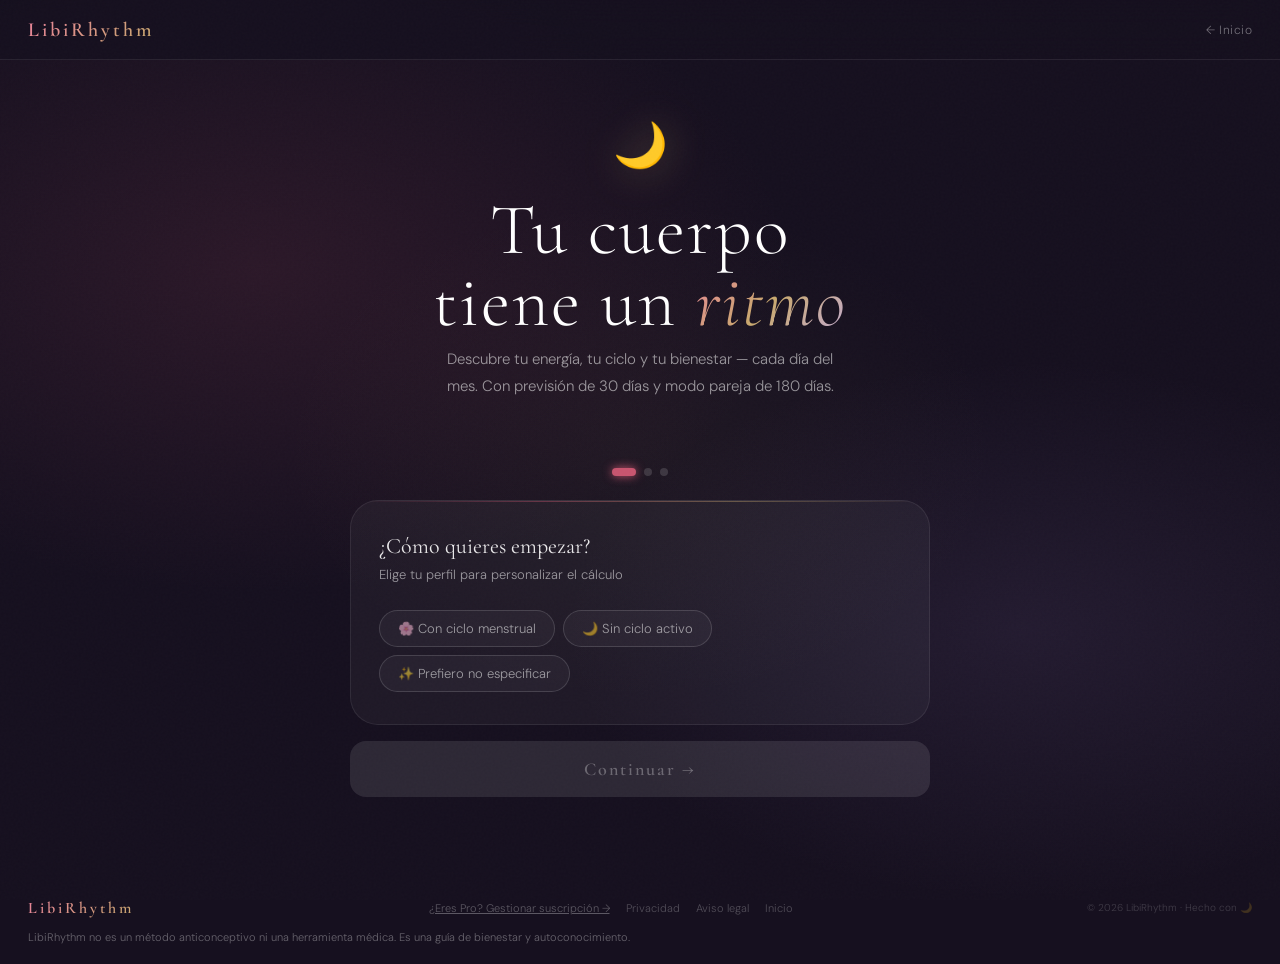
==== app.html @ 694d8674 "Plan anual: enlazar el Payment Link de Stripe (29,99 €/año) Rellena STRIPE_ANNUAL_LINK en index.html" ====
<!DOCTYPE html>
<html lang="es">
<head>
<meta charset="UTF-8">
<meta name="viewport" content="width=device-width, initial-scale=1.0">
<title>LibiRhythm — Tu ritmo, tu poder</title>
<meta name="description" content="Descubre tu ciclo, tus biorritmos y tu energía personal. Predicción de 30 días, modo pareja de 180 días y descarga tu calendario mensual.">
<link rel="canonical" href="https://libirhythm.com/app.html">
<link rel="alternate" hreflang="es" href="https://libirhythm.com/app.html">
<link rel="alternate" hreflang="x-default" href="https://libirhythm.com/app.html">
<!-- hreflang de: activar cuando exista la versión alemana (también en la página alemana, apuntando de vuelta aquí)
<link rel="alternate" hreflang="de" href="https://libirhythm.com/de/app.html">
-->
<meta property="og:type" content="website">
<meta property="og:site_name" content="LibiRhythm">
<meta property="og:locale" content="es_ES">
<meta property="og:title" content="LibiRhythm — Tu ritmo, tu poder">
<meta property="og:description" content="Descubre tu ciclo, tus biorritmos y tu energía personal. Predicción de 30 días, modo pareja de 180 días y descarga tu calendario mensual.">
<meta property="og:url" content="https://libirhythm.com/app.html">
<!-- TODO: añadir og:image (1200×630) cuando haya imagen para compartir -->
<meta name="twitter:card" content="summary">
<meta name="theme-color" content="#16101f">
<link rel="preconnect" href="https://fonts.googleapis.com">
<link href="https://fonts.googleapis.com/css2?family=Cormorant+Garamond:ital,wght@0,300;0,400;0,600;1,300;1,400;1,600&family=DM+Sans:wght@300;400;500&family=DM+Mono:wght@300;400&display=swap" rel="stylesheet">
<style>
:root {
  --rose:    #c8556f;
  --rose2:   #e8849a;
  --gold:    #c9a96e;
  --lilac:   #9b7fc8;
  --lilac2:  #c4addf;
  --teal:    #7abfbf;
  --cream:   #f5efe8;
  --dark:    #16101f;
  --dark2:   #1e1530;
  --dark3:   #1a1428;
  --glass:   rgba(255,255,255,0.04);
  --glass2:  rgba(255,255,255,0.07);
  --border:  rgba(255,255,255,0.08);
  --border2: rgba(255,255,255,0.14);
  --muted:   rgba(255,255,255,0.55);
  --soft:    rgba(255,255,255,0.75);
}
*, *::before, *::after { box-sizing: border-box; margin: 0; padding: 0; }
html { scroll-behavior: smooth; font-size: 16px; }
body { background: var(--dark); color: #fff; font-family: 'DM Sans', sans-serif; font-weight: 300; overflow-x: hidden; min-height: 100vh; }

/* ── GRAIN ── */
body::after { content:''; position:fixed; inset:0; pointer-events:none; z-index:999;
  background: url("data:image/svg+xml,%3Csvg viewBox='0 0 512 512' xmlns='http://www.w3.org/2000/svg'%3E%3Cfilter id='n'%3E%3CfeTurbulence type='fractalNoise' baseFrequency='0.75' numOctaves='4' stitchTiles='stitch'/%3E%3C/filter%3E%3Crect width='100%25' height='100%25' filter='url(%23n)' opacity='0.04'/%3E%3C/svg%3E");
  opacity: 0.45; }

/* ── MESH BACKGROUND ── */
.mesh { position: fixed; inset: 0; pointer-events: none; z-index: 0;
  background:
    radial-gradient(ellipse 70% 60% at 20% 30%, rgba(200,85,111,0.12) 0%, transparent 60%),
    radial-gradient(ellipse 60% 50% at 80% 70%, rgba(155,127,200,0.1) 0%, transparent 60%),
    radial-gradient(ellipse 40% 40% at 50% 50%, rgba(201,169,110,0.05) 0%, transparent 70%),
    var(--dark); }

/* ── NAV ── */
nav { position: sticky; top: 0; z-index: 100; padding: 0 28px;
  height: 60px; display: flex; align-items: center; justify-content: space-between;
  background: rgba(22,16,31,0.88); backdrop-filter: blur(20px);
  border-bottom: 1px solid var(--border); }
.nav-logo { font-family: 'Cormorant Garamond', serif; font-size: 20px; font-weight: 600; letter-spacing: 3px;
  background: linear-gradient(135deg, var(--rose2), var(--gold));
  -webkit-background-clip: text; -webkit-text-fill-color: transparent; }
.nav-right { display: flex; align-items: center; gap: 16px; }
.nav-tag { font-size: 10px; letter-spacing: 3px; color: var(--gold); text-transform: uppercase; opacity: 0.7; }
.nav-pro-btn { background: linear-gradient(135deg, var(--rose), var(--lilac)); border: none; border-radius: 30px;
  padding: 10px 22px; font-family: 'DM Sans', sans-serif; font-size: 13px; font-weight: 500;
  color: #fff; cursor: pointer; display: none;
  box-shadow: 0 4px 20px rgba(200,85,111,0.3); transition: all 0.2s; }

/* ── MAIN LAYOUT ── */
main { position: relative; z-index: 1; max-width: 620px; margin: 0 auto; padding: 0 20px 80px; }

/* ── HERO ── */
.hero { padding: 56px 0 40px; text-align: center; }
.hero-moon { font-size: 44px; display: block; margin-bottom: 20px;
  filter: drop-shadow(0 0 20px rgba(201,169,110,0.4));
  animation: moonFloat 6s ease-in-out infinite; }
@keyframes moonFloat { 0%,100%{transform:translateY(0)} 50%{transform:translateY(-8px)} }
.hero-title { font-family: 'Cormorant Garamond', serif; font-size: clamp(44px, 8vw, 72px);
  font-weight: 300; line-height: 1; letter-spacing: 2px; margin-bottom: 8px; }
.hero-title em { font-style: italic;
  background: linear-gradient(135deg, var(--rose2), var(--gold), var(--lilac2));
  -webkit-background-clip: text; -webkit-text-fill-color: transparent; }
.hero-sub { font-size: 15px; color: var(--muted); line-height: 1.8; max-width: 400px; margin: 0 auto; }

/* ── STEP INDICATOR ── */
.steps { display: flex; align-items: center; justify-content: center; gap: 8px; margin: 28px 0 24px; }
.step-dot { width: 8px; height: 8px; border-radius: 50%; background: var(--border2); transition: all 0.4s; }
.step-dot.active { background: var(--rose); box-shadow: 0 0 10px var(--rose); width: 24px; border-radius: 4px; }
.step-dot.done { background: var(--gold); }

/* ── CARDS ── */
.card { background: var(--glass); border: 1px solid var(--border); border-radius: 28px;
  padding: 32px 28px; margin-bottom: 16px; position: relative; overflow: hidden; }
.card::before { content:''; position:absolute; top:0; left:0; right:0; height:1px;
  background: linear-gradient(90deg, transparent, var(--rose), var(--gold), transparent); opacity: 0.4; }
.card-title { font-family: 'Cormorant Garamond', serif; font-size: 22px; font-weight: 400;
  margin-bottom: 6px; color: rgba(255,255,255,0.9); }
.card-sub { font-size: 13px; color: var(--muted); margin-bottom: 24px; line-height: 1.6; }

/* ── FORM ── */
.field { margin-bottom: 20px; }
.field-label { font-size: 10px; letter-spacing: 3px; color: var(--gold); text-transform: uppercase;
  display: block; margin-bottom: 8px; }
.field-input { width: 100%; background: rgba(255,255,255,0.05); border: 1px solid var(--border2);
  border-radius: 14px; padding: 14px 18px; color: #fff; font-size: 15px;
  font-family: 'DM Sans', sans-serif; outline: none; transition: border-color 0.2s;
  color-scheme: dark; }
.field-input:focus { border-color: rgba(200,85,111,0.6); background: rgba(255,255,255,0.07); }

/* ── PROFILE CHIPS ── */
.chips { display: flex; flex-wrap: wrap; gap: 8px; }
.chip { background: var(--glass); border: 1px solid var(--border2); border-radius: 30px;
  padding: 9px 18px; font-size: 13px; color: var(--muted); cursor: pointer; transition: all 0.2s;
  display: flex; align-items: center; gap: 7px; }
.chip:hover { border-color: rgba(200,85,111,0.4); color: #fff; }
.chip.active { border-color: var(--rose); background: rgba(200,85,111,0.12); color: var(--rose2); }

/* ── BUTTONS ── */
.btn-primary { width: 100%; background: linear-gradient(135deg, var(--rose), var(--lilac));
  border: none; border-radius: 16px; padding: 17px; font-family: 'Cormorant Garamond', serif;
  font-size: 18px; font-weight: 600; letter-spacing: 2px; color: #fff; cursor: pointer;
  box-shadow: 0 6px 28px rgba(200,85,111,0.28); transition: all 0.25s; }
.btn-primary:hover { transform: translateY(-2px); box-shadow: 0 10px 36px rgba(200,85,111,0.38); }
.btn-primary:disabled { background: rgba(255,255,255,0.1); color: rgba(255,255,255,0.3);
  cursor: not-allowed; box-shadow: none; transform: none; }
.btn-secondary { width: 100%; background: transparent; border: 1px solid var(--border2);
  border-radius: 14px; padding: 14px; font-family: 'DM Sans', sans-serif; font-size: 14px;
  font-weight: 400; color: var(--muted); cursor: pointer; transition: all 0.2s; margin-top: 10px; }
.btn-secondary:hover { border-color: rgba(255,255,255,0.25); color: #fff; }
.btn-gold { width: 100%; background: linear-gradient(135deg, var(--gold), var(--rose));
  border: none; border-radius: 14px; padding: 15px; font-family: 'DM Sans', sans-serif;
  font-size: 14px; font-weight: 500; color: #1a0a00; cursor: pointer;
  box-shadow: 0 4px 20px rgba(201,169,110,0.25); transition: all 0.2s; margin-top: 12px; }
.btn-gold:hover { transform: translateY(-1px); box-shadow: 0 7px 28px rgba(201,169,110,0.35); }

/* ── RESULT SECTION ── */
#resultSection { display: none; }

/* ── TODAY INDEX ── */
.today-card { background: linear-gradient(135deg, rgba(200,85,111,0.08), rgba(155,127,200,0.06));
  border: 1px solid rgba(200,85,111,0.2); border-radius: 28px; padding: 32px 24px;
  text-align: center; margin-bottom: 16px; position: relative; overflow: hidden; }
.phase-eyebrow { font-size: 10px; letter-spacing: 4px; color: var(--gold); text-transform: uppercase; margin-bottom: 14px; }
.gauge-wrap { display: flex; justify-content: center; margin: 4px 0 20px; position: relative; }
.gauge-container { position: relative; width: 160px; height: 160px; }
.gauge-bg { transform: rotate(-90deg); }
.gauge-num-wrap { position: absolute; inset: 0; display: flex; flex-direction: column; align-items: center; justify-content: center; }
.gauge-num { font-family: 'Cormorant Garamond', serif; font-size: 52px; font-weight: 600; line-height: 1; }
.gauge-label { font-size: 10px; color: rgba(255,255,255,0.35); letter-spacing: 2px; margin-top: 2px; }
.phase-badge { display: inline-flex; align-items: center; gap: 9px;
  background: rgba(255,255,255,0.07); border: 1px solid rgba(255,255,255,0.12);
  border-radius: 30px; padding: 9px 22px; font-size: 14px; font-weight: 500;
  margin-bottom: 8px; }
.phase-hint { font-family: 'Cormorant Garamond', serif; font-size: 15px; font-style: italic;
  color: var(--muted); margin-bottom: 20px; }

/* ── BIORHYTHM BARS ── */
.bio-bars { display: flex; flex-direction: column; gap: 12px; margin-bottom: 20px; }
.bio-row { display: grid; grid-template-columns: 80px 1fr 42px; align-items: center; gap: 12px; }
.bio-name { font-size: 11px; letter-spacing: 1px; color: var(--muted); text-align: right; }
.bio-track { height: 6px; background: rgba(255,255,255,0.07); border-radius: 3px; overflow: hidden; }
.bio-fill { height: 100%; border-radius: 3px; transition: width 1.2s cubic-bezier(.4,0,.2,1); }
.bio-val { font-family: 'DM Mono', monospace; font-size: 12px; color: var(--muted); text-align: right; }

/* ── INSIGHT ── */
.insight { background: rgba(201,169,110,0.07); border: 1px solid rgba(201,169,110,0.18);
  border-radius: 16px; padding: 16px 18px; font-size: 14px; color: rgba(255,255,255,0.78);
  line-height: 1.7; text-align: left; }
.insight-label { font-size: 10px; letter-spacing: 3px; color: var(--gold); text-transform: uppercase; margin-bottom: 8px; }

/* ── CURVE CHART ── */
.curve-card { background: var(--glass); border: 1px solid var(--border); border-radius: 24px;
  padding: 24px 20px 16px; margin-bottom: 16px; }
.curve-header { display: flex; justify-content: space-between; align-items: center; margin-bottom: 16px; }
.curve-title { font-family: 'Cormorant Garamond', serif; font-size: 18px; font-weight: 400; }
.curve-period-sel { display: flex; gap: 6px; }
.period-btn { background: var(--glass); border: 1px solid var(--border); border-radius: 20px;
  padding: 4px 12px; font-size: 11px; color: var(--muted); cursor: pointer; transition: all 0.2s; }
.period-btn.active { border-color: var(--rose); color: var(--rose2); background: rgba(200,85,111,0.1); }
.curve-svg-wrap { width: 100%; overflow: hidden; border-radius: 8px; }
.curve-legend { display: flex; gap: 16px; flex-wrap: wrap; margin-top: 12px; }
.curve-leg-item { display: flex; align-items: center; gap: 6px; font-size: 11px; color: var(--muted); }
.curve-leg-dot { width: 24px; height: 3px; border-radius: 2px; }

/* ── CALENDAR ── */
.cal-card { background: var(--glass); border: 1px solid var(--border); border-radius: 24px;
  padding: 24px 20px; margin-bottom: 16px; }
.cal-header { display: flex; justify-content: space-between; align-items: center; margin-bottom: 18px; }
.cal-title { font-family: 'Cormorant Garamond', serif; font-size: 18px; font-weight: 400; }
.cal-grid { display: grid; grid-template-columns: repeat(7, 1fr); gap: 4px; }
.cal-dow { text-align: center; font-size: 9px; color: rgba(255,255,255,0.25); letter-spacing: 1px; padding-bottom: 6px; }
.cal-day { aspect-ratio: 1; border-radius: 50%; display: flex; flex-direction: column;
  align-items: center; justify-content: center; cursor: pointer; transition: transform 0.15s;
  border: 2px solid transparent; position: relative; }
.cal-day:hover { transform: scale(1.12); z-index: 2; }
.cal-day.today { border-color: rgba(255,255,255,0.7) !important; box-shadow: 0 0 0 1px rgba(255,255,255,0.2); }
.cal-day.locked { opacity: 0.3; cursor: default; }
.cal-day-num { font-size: 11px; font-weight: 500; line-height: 1; }
.cal-day-idx { font-size: 9px; font-family: 'DM Mono', monospace; margin-top: 1px; }
.cal-legend { display: flex; gap: 12px; flex-wrap: wrap; justify-content: center; margin-top: 14px; }
.cal-leg { display: flex; align-items: center; gap: 5px; font-size: 10px; color: var(--muted); }
.cal-leg-dot { width: 8px; height: 8px; border-radius: 2px; }

/* ── PRO BANNER ── */
.pro-banner { background: linear-gradient(135deg, var(--dark3), rgba(26,20,40,0.95));
  border: 1px solid rgba(201,169,110,0.3); border-radius: 24px; padding: 28px 24px;
  text-align: center; margin-bottom: 16px; position: relative; overflow: hidden; }
.pro-banner::before { content:''; position:absolute; top:-1px; left:20%; right:20%; height:2px;
  background: linear-gradient(90deg, transparent, var(--gold), transparent); }
.pro-tag { display: inline-block; background: linear-gradient(135deg, var(--gold), var(--rose));
  border-radius: 20px; padding: 3px 14px; font-size: 10px; font-weight: 600;
  color: #1a0a00; letter-spacing: 2px; text-transform: uppercase; margin-bottom: 12px; }
.pro-title { font-family: 'Cormorant Garamond', serif; font-size: 26px; font-weight: 400;
  margin-bottom: 8px; }
.pro-title em { font-style: italic; color: var(--gold); }
.pro-features { display: flex; flex-wrap: wrap; gap: 7px; justify-content: center; margin: 14px 0 20px; }
.pro-feat { background: rgba(255,255,255,0.05); border: 1px solid rgba(255,255,255,0.1);
  border-radius: 20px; padding: 5px 13px; font-size: 12px; color: rgba(255,255,255,0.7); }
.pro-price { font-size: 13px; color: rgba(255,255,255,0.4); margin-top: 10px; }

/* ── COUPLE MODE ── */
.couple-section { margin-bottom: 16px; }
.couple-toggle { background: var(--glass); border: 1px solid var(--border); border-radius: 20px;
  padding: 16px 22px; display: flex; align-items: center; justify-content: space-between;
  cursor: pointer; transition: all 0.2s; }
.couple-toggle:hover { border-color: var(--lilac); }
.couple-toggle-text h3 { font-family: 'Cormorant Garamond', serif; font-size: 18px; font-weight: 400; margin-bottom: 3px; }
.couple-toggle-text p { font-size: 12px; color: var(--muted); }
.couple-toggle-icon { font-size: 24px; transition: transform 0.3s; }
.couple-benefits { display: flex; gap: 8px; flex-wrap: wrap; margin: 14px 0 18px; }
.couple-benefit { display: flex; align-items: center; gap: 6px; font-size: 12px; color: var(--soft);
  background: linear-gradient(135deg, rgba(200,85,111,0.1), rgba(155,127,200,0.08));
  border: 1px solid var(--border2); border-radius: 30px; padding: 7px 14px; }
.couple-benefit span { font-size: 15px; }
.couple-toggle-icon.open { transform: rotate(180deg); }
.couple-form { display: none; margin-top: 12px; }
.couple-form.open { display: block; }

/* ── COUPLE RESULTS ── */
.compat-card { background: linear-gradient(135deg, rgba(155,127,200,0.08), rgba(200,85,111,0.06));
  border: 1px solid rgba(155,127,200,0.2); border-radius: 24px; padding: 24px;
  margin-bottom: 16px; text-align: center; }
.compat-score { font-family: 'Cormorant Garamond', serif; font-size: 64px; font-weight: 600;
  line-height: 1; background: linear-gradient(135deg, var(--rose2), var(--lilac2));
  -webkit-background-clip: text; -webkit-text-fill-color: transparent; }
.compat-label { font-size: 11px; letter-spacing: 3px; color: var(--lilac2); text-transform: uppercase; margin-bottom: 16px; }
.top-days-list { display: flex; flex-direction: column; gap: 8px; margin-top: 16px; text-align: left; }
.top-day-row { background: rgba(255,255,255,0.04); border: 1px solid rgba(255,255,255,0.07);
  border-radius: 14px; padding: 12px 16px; display: flex; justify-content: space-between; align-items: center; }
.top-day-info { font-size: 13px; color: rgba(255,255,255,0.8); }
.top-day-sub { font-size: 11px; color: var(--muted); margin-top: 2px; }
.top-day-score { font-family: 'Cormorant Garamond', serif; font-size: 24px; font-weight: 600; }

/* ── PDF SECTION ── */
.pdf-card { background: var(--glass); border: 1px solid rgba(201,169,110,0.2);
  border-radius: 20px; padding: 22px 24px; display: flex; align-items: center;
  gap: 16px; margin-bottom: 16px; }
.pdf-icon { font-size: 32px; flex-shrink: 0; }
.pdf-text h4 { font-family: 'Cormorant Garamond', serif; font-size: 18px; font-weight: 400; margin-bottom: 4px; }
.pdf-text p { font-size: 12px; color: var(--muted); line-height: 1.5; }
.pdf-btn { margin-left: auto; flex-shrink: 0; background: transparent;
  border: 1px solid rgba(201,169,110,0.4); border-radius: 12px; padding: 10px 18px;
  font-size: 13px; font-weight: 500; color: var(--gold); cursor: pointer;
  transition: all 0.2s; white-space: nowrap; }
.pdf-btn:hover { background: rgba(201,169,110,0.1); border-color: var(--gold); }

/* ── TOOLTIP ── */
.tooltip { position: fixed; background: rgba(18,14,28,0.96); border: 1px solid var(--border2);
  border-radius: 14px; padding: 12px 16px; font-size: 12px; z-index: 500;
  display: none; max-width: 200px; backdrop-filter: blur(10px); pointer-events: none; }

/* ── DISCLAIMER ── */
.disclaimer { text-align: center; font-size: 11px; color: rgba(255,255,255,0.4);
  line-height: 1.7; padding: 0 16px; margin-top: 8px; }

/* ── PRINT CSS ── */
@media print {
  body { background: white; color: #1a1a1a; }
  nav, .btn-primary, .btn-secondary, .btn-gold, .pro-banner,
  .couple-section, .pdf-card, .tooltip, body::after, .mesh { display: none !important; }
  .card, .curve-card, .cal-card, .today-card, .compat-card { border: 1px solid #ddd; background: white; }
  .gauge-num, .phase-badge, .compat-score { color: #c8556f !important; }
  .hero { padding: 20px 0; }
  main { max-width: 100%; padding: 0 16px; }
  @page { margin: 20mm; }
}

/* ── ANIMATIONS ── */
@keyframes fadeUp { from{opacity:0;transform:translateY(20px)}to{opacity:1;transform:translateY(0)} }
.fade-in { opacity: 0; animation: fadeUp 0.6s ease forwards; }
.fade-in:nth-child(2){animation-delay:0.1s}
.fade-in:nth-child(3){animation-delay:0.2s}
.fade-in:nth-child(4){animation-delay:0.3s}




  /* ── WHEEL DATE PICKER ─────────────────────────── */
  .wheel-date { display: flex; gap: 6px; margin-bottom: 4px; }
  .wheel-col { flex: 1; display: flex; flex-direction: column; align-items: center; }
  .wheel-col.w-year { flex: 1.6; }
  .wheel-col-label { font-size: 9px; letter-spacing: 2px; color: rgba(255,255,255,0.28);
    text-transform: uppercase; margin-top: 6px; }
  .wheel-wrap { position: relative; height: 150px; width: 100%;
    overflow: hidden; border-radius: 14px;
    background: rgba(255,255,255,0.04); border: 1px solid rgba(255,255,255,0.1); }
  .wheel-scroll { height: 100%; overflow-y: scroll; scroll-snap-type: y mandatory;
    -webkit-overflow-scrolling: touch; scrollbar-width: none; }
  .wheel-scroll::-webkit-scrollbar { display: none; }
  .wheel-pad { height: 55px; flex-shrink: 0; }
  .wheel-item { height: 40px; scroll-snap-align: center;
    display: flex; align-items: center; justify-content: center;
    font-size: 15px; color: rgba(255,255,255,0.25);
    transition: color 0.15s, font-size 0.12s;
    cursor: pointer; user-select: none; }
  .wheel-item.sel { color: #fff; font-size: 17px; font-weight: 500; }
  .wheel-fade-top { position: absolute; top: 0; left: 0; right: 0; height: 58px;
    pointer-events: none; z-index: 2; }
  .wheel-fade-bot { position: absolute; bottom: 0; left: 0; right: 0; height: 58px;
    pointer-events: none; z-index: 2; }
  .wheel-line { position: absolute; top: 50%; left: 8px; right: 8px; height: 40px;
    transform: translateY(-50%); border-top: 1px solid rgba(200,85,111,0.25);
    border-bottom: 1px solid rgba(200,85,111,0.25); pointer-events: none; z-index: 1; }

@media(max-width:480px){
  .card{padding:24px 18px}
  .bio-row{grid-template-columns:60px 1fr 36px}
  .couple-form .card{padding:20px 16px}
}
</style>
</head>
<body>
<div class="mesh"></div>

<nav>
  <div class="nav-logo">LibiRhythm</div>
  <div id="navProBadge" style="display:none;background:linear-gradient(135deg,var(--rose),var(--lilac));border-radius:20px;padding:4px 12px;font-size:11px;font-weight:600;color:#fff;letter-spacing:2px;">✦ PRO</div>
  <div class="nav-right" style="display:flex;align-items:center;gap:16px;">
    <a href="index.html" style="font-size:12px;color:rgba(255,255,255,0.4);text-decoration:none;letter-spacing:0.5px;transition:color 0.2s;" onmouseover="this.style.color='#fff'" onmouseout="this.style.color='rgba(255,255,255,0.4)'">← Inicio</a>
    <button class="nav-pro-btn" id="navProBtn" onclick="scrollToPro()">✦ Pro</button>
  </div>
</nav>

<main>

  <div class="card" id="proNotice" style="display:none;margin-top:24px"></div>

  <!-- HERO -->
  <div class="hero">
    <span class="hero-moon">🌙</span>
    <h1 class="hero-title">Tu cuerpo<br>tiene un <em>ritmo</em></h1>
    <p class="hero-sub">Descubre tu energía, tu ciclo y tu bienestar — cada día del mes. Con previsión de 30 días y modo pareja de 180 días.</p>
  </div>

  <!-- STEP DOTS -->
  <div class="steps" id="stepDots">
    <div class="step-dot active" id="dot0"></div>
    <div class="step-dot" id="dot1"></div>
    <div class="step-dot" id="dot2"></div>
  </div>

  <!-- STEP 0: PROFILE -->
  <div id="step0">
    <div class="card fade-in">
      <div class="card-title">¿Cómo quieres empezar?</div>
      <div class="card-sub">Elige tu perfil para personalizar el cálculo</div>
      <div class="chips" id="profileChips">
        <div class="chip" onclick="setProfile('cycle')" id="chip_cycle">🌸 Con ciclo menstrual</div>
        <div class="chip" onclick="setProfile('no_cycle')" id="chip_no_cycle">🌙 Sin ciclo activo</div>
        <div class="chip" onclick="setProfile('other')" id="chip_other">✨ Prefiero no especificar</div>
      </div>
    </div>
    <button class="btn-primary" id="nextStep0" onclick="goStep(1)" disabled>Continuar →</button>
  </div>

  <!-- STEP 1: DATA -->
  <div id="step1" style="display:none">
    <div class="card fade-in">
      <div class="card-title" id="step1Title">Cuéntame sobre ti</div>
      <div class="card-sub" id="step1Sub">Solo necesito dos datos para calcular tu ritmo personal</div>
      <div class="field">
        <label class="field-label">Tu fecha de nacimiento</label>
        <div id="birthDateCont"></div>
      </div>
      <div id="cycleField" style="display:none">
        <div class="field">
          <label class="field-label">¿Hace cuántos días empezó tu último período?</label>
          <input type="number" class="field-input" id="periodDays" min="1" max="999" placeholder="Ej: 14" oninput="checkStep1()">
        </div>
      </div>
    </div>
    <button class="btn-primary" id="nextStep1" onclick="calculate()" disabled>Calcular mi ritmo ✦</button>
    <button class="btn-secondary" onclick="goStep(0)">← Atrás</button>
    <p class="disclaimer">LibiRhythm no es un método anticonceptivo ni una herramienta médica. Es una guía de bienestar y autoconocimiento.</p>
  </div>

  <!-- RESULTS -->
  <div id="resultSection">

    <!-- TODAY -->
    <div class="today-card fade-in" id="todayCard">
      <div class="phase-eyebrow" id="phaseEyebrow">HOY</div>
      <div class="gauge-wrap">
        <div class="gauge-container">
          <svg class="gauge-bg" width="160" height="160" viewBox="0 0 160 160">
            <circle cx="80" cy="80" r="64" fill="none" stroke="rgba(255,255,255,0.06)" stroke-width="10"/>
            <circle cx="80" cy="80" r="64" fill="none" id="gaugeArc" stroke-width="10"
              stroke-linecap="round" stroke-dasharray="0 402" stroke="var(--rose)"/>
          </svg>
          <div class="gauge-num-wrap">
            <div class="gauge-num" id="gaugeNum" style="color:var(--rose)">0</div>
            <div class="gauge-label">DE 100</div>
          </div>
        </div>
      </div>
      <div class="phase-badge" id="phaseBadge"></div>
      <div class="phase-hint" id="phaseHint"></div>
      <div class="bio-bars" id="bioBars"></div>
      <div class="insight">
        <div class="insight-label">✦ Tu momento de hoy</div>
        <div id="insightText"></div>
      </div>
    </div>

    <!-- CURVE CHART -->
    <div class="curve-card fade-in">
      <div class="curve-header">
        <div class="curve-title">Tu ritmo</div>
        <div class="curve-period-sel">
          <div class="period-btn active" onclick="setCurvePeriod(14,this)">14d</div>
          <div class="period-btn" onclick="setCurvePeriod(30,this)">30d</div>
          <div class="period-btn" onclick="setCurvePeriod(60,this)">60d</div>
        </div>
      </div>
      <div class="curve-svg-wrap">
        <svg id="curveSvg" width="100%" height="140" viewBox="0 0 560 140" preserveAspectRatio="none"></svg>
      </div>
      <div class="curve-legend">
        <div class="curve-leg-item"><div class="curve-leg-dot" style="background:var(--rose)"></div>Emocional</div>
        <div class="curve-leg-item"><div class="curve-leg-dot" style="background:var(--teal)"></div>Físico</div>
        <div class="curve-leg-item"><div class="curve-leg-dot" style="background:var(--gold)"></div>Intelectual</div>
        <div class="curve-leg-item"><div class="curve-leg-dot" style="background:var(--lilac2);height:4px"></div>Índice</div>
      </div>
    </div>

    <!-- 30-DAY CALENDAR -->
    <div class="cal-card fade-in">
      <div class="cal-header">
        <div class="cal-title">Calendario del mes</div>
        <div id="calProTag" style="font-size:10px;letter-spacing:2px;color:var(--gold);display:none">✦ PRO</div>
      </div>
      <div class="cal-grid" id="calGrid"></div>
      <div class="cal-legend">
        <div class="cal-leg"><div class="cal-leg-dot" style="background:rgba(200,85,111,0.5)"></div>🔥 Pico</div>
        <div class="cal-leg"><div class="cal-leg-dot" style="background:rgba(201,169,110,0.4)"></div>✨ Alto</div>
        <div class="cal-leg"><div class="cal-leg-dot" style="background:rgba(122,191,191,0.3)"></div>💧 Medio</div>
        <div class="cal-leg"><div class="cal-leg-dot" style="background:rgba(255,255,255,0.07)"></div>🌙 Bajo</div>
      </div>
      <div id="calPdfBtn" style="display:none;text-align:center;margin-top:16px;">
        <button onclick="downloadPDF()" style="background:transparent;border:1px solid rgba(201,169,110,0.4);border-radius:12px;padding:10px 24px;font-size:13px;color:var(--gold);cursor:pointer;transition:all 0.2s;" onmouseover="this.style.background='rgba(201,169,110,0.1)'" onmouseout="this.style.background='transparent'">
          📄 Descargar informe PDF del mes
        </button>
      </div>
    </div>

    <!-- PRO BANNER -->
    <div class="pro-banner fade-in" id="proBanner" style="display:none">
      <div class="pro-tag">✦ PRO</div>
      <div class="pro-title">Desbloquea tu ritmo <em>completo</em></div>
      <p style="font-size:13px;color:var(--muted);margin-bottom:4px">30 días de previsión completa · Modo pareja 180 días · Sin límites</p>
      <div style="display:flex;gap:12px;align-items:flex-start;text-align:left;background:rgba(201,169,110,0.08);border:1px solid rgba(201,169,110,0.25);border-radius:16px;padding:14px 16px;margin:14px 0 0;">
        <span style="font-size:24px;line-height:1">📄</span>
        <div>
          <div style="font-size:14px;font-weight:500;color:var(--gold);margin-bottom:2px">Tu informe PDF mensual</div>
          <div style="font-size:12px;color:var(--muted);line-height:1.5">Previsión de 30 días con análisis semana a semana, curvas de energía y guía de autocuidado. Lista para imprimir.</div>
        </div>
      </div>
      <div class="pro-features">
        <span class="pro-feat">📅 30 días completos</span>
        <span class="pro-feat">💑 Modo pareja 180d</span>
        <span class="pro-feat">📄 Informe PDF</span>
        <span class="pro-feat">🚫 Sin anuncios</span>
      </div>
      <button class="btn-gold" onclick="window.location.href='https://buy.stripe.com/bJe4gybfbc2Y0mhg2a0Ba01'">
        ✦ DESBLOQUEAR POR €3.99/MES
      </button>
      <p class="pro-price">Cancela cuando quieras · Pago seguro con Stripe</p>
      <p class="pro-price" id="annualOffer" style="display:none"><a class="annual-cta" style="color:var(--gold)">o Pro anual por €29.99/año · ahorra un 37 % →</a></p>
    </div>

    <!-- PDF DOWNLOAD -->
    <div class="pdf-card fade-in" id="pdfCard" style="display:none">
      <div class="pdf-icon">📄</div>
      <div class="pdf-text">
        <h4>Descarga tu calendario</h4>
        <p>Imprime o guarda tu previsión mensual personalizada</p>
      </div>
      <button class="pdf-btn" onclick="downloadPDF()">⬇ Descargar</button>
    </div>

    <!-- COUPLE MODE -->
    <div class="couple-section fade-in">
      <div class="couple-toggle" onclick="toggleCouple()">
        <div class="couple-toggle-text">
          <h3>💑 Modo Pareja <span id="coupleLock" style="font-size:12px;background:linear-gradient(135deg,var(--rose),var(--lilac));border-radius:10px;padding:2px 8px;font-weight:500;vertical-align:middle;display:inline-block;">✦ PRO</span></h3>
          <p id="coupleTeaser">Gratis: vuestro mejor día del semestre y el mapa de un mes. Todo lo demás, con Pro.</p>
        </div>
        <div class="couple-toggle-icon" id="coupleIcon">▾</div>
      </div>
      <div class="couple-form" id="coupleForm">
        <div class="couple-benefits">
          <div class="couple-benefit"><span>✈️</span> Vacaciones en sintonía</div>
          <div class="couple-benefit"><span>🌅</span> El finde perfecto</div>
          <div class="couple-benefit"><span>💞</span> La cita ideal</div>
        </div>
        <div class="card" style="margin-top:0">
          <div class="card-title">Datos de tu pareja</div>
          <div class="card-sub">Descubre cuándo vuestra energía se alinea — y aprovéchalo</div>
          <div class="field">
            <label class="field-label">Fecha de nacimiento</label>
            <div id="bd2Cont"></div>
          </div>
          <div class="field">
            <label class="field-label">Perfil</label>
            <div class="chips">
              <div class="chip" onclick="setProfile2('cycle')" id="c2_cycle">🌸 Con ciclo</div>
              <div class="chip" onclick="setProfile2('no_cycle')" id="c2_no_cycle">🌙 Sin ciclo</div>
              <div class="chip" onclick="setProfile2('other')" id="c2_other">⚡ Otro</div>
            </div>
          </div>
          <div id="pd2wrap" style="display:none">
            <div class="field">
              <label class="field-label">Días desde su último período</label>
              <input type="number" class="field-input" id="pd2" min="1" max="999" placeholder="Ej: 7">
            </div>
          </div>
          <div class="field" style="margin-bottom:0">
            <label class="field-label">Período de previsión</label>
            <div class="chips" id="durationChips">
              <div class="chip" onclick="setDuration(30)" id="dur30">30 días</div>
              <div class="chip" onclick="setDuration(90)" id="dur90">90 días</div>
              <div class="chip active" onclick="setDuration(180)" id="dur180">180 días ✦</div>
            </div>
          </div>
        </div>
        <button class="btn-primary" onclick="calculateCouple()">Descubrir nuestros mejores días ✦</button>
      </div>
    </div>

    <!-- COUPLE RESULTS -->
    <div id="coupleResults" style="display:none">
      <div class="compat-card fade-in">
        <div style="font-size:11px;letter-spacing:3px;color:var(--lilac2);text-transform:uppercase;margin-bottom:8px">Compatibilidad media</div>
        <div class="compat-score" id="compatScore">--</div>
        <div class="compat-label">/100</div>
        <p id="compatDesc" style="font-size:13px;color:var(--muted);line-height:1.7;max-width:380px;margin:0 auto"></p>
      </div>

      <!-- Couple curve -->
      <div class="curve-card fade-in" id="coupleCurveCard">
        <div class="curve-header">
          <div class="curve-title">Ritmo de dos</div>
          <div style="font-size:10px;letter-spacing:2px;color:var(--gold)" id="couplePeriodLabel"></div>
        </div>
        <div class="curve-svg-wrap">
          <svg id="coupleSvg" width="100%" height="140" viewBox="0 0 560 140" preserveAspectRatio="none"></svg>
        </div>
        <div class="curve-legend">
          <div class="curve-leg-item"><div class="curve-leg-dot" style="background:var(--rose)"></div>Tú</div>
          <div class="curve-leg-item"><div class="curve-leg-dot" style="background:var(--lilac)"></div>Tu pareja</div>
          <div class="curve-leg-item"><div class="curve-leg-dot" style="background:var(--gold);height:4px"></div>Sincronía</div>
        </div>
      </div>

      <!-- Top 10 days -->
      <div class="card fade-in">
        <div class="card-title">🏆 Mejores momentos</div>
        <div class="card-sub" id="topDaysLabel"></div>
        <div class="top-days-list" id="topDaysList"></div>
      </div>

      <!-- Couple heatmap -->
      <div class="cal-card fade-in">
        <div class="cal-header">
          <div class="cal-title">Mapa de sincronía</div>
        </div>
        <div class="card-sub" id="coupleMapLabel" style="margin-bottom:12px"></div>
        <div id="coupleCalContainer"></div>
        <div class="cal-legend">
          <div class="cal-leg"><div class="cal-leg-dot" style="background:rgba(200,85,111,0.5)"></div>💞 Pico</div>
          <div class="cal-leg"><div class="cal-leg-dot" style="background:rgba(201,169,110,0.4)"></div>✨ Alto</div>
          <div class="cal-leg"><div class="cal-leg-dot" style="background:rgba(155,127,200,0.3)"></div>💜 Medio</div>
          <div class="cal-leg"><div class="cal-leg-dot" style="background:rgba(255,255,255,0.06)"></div>🌙 Bajo</div>
        </div>
      </div>

      <!-- Couple preview lock (free users) -->
      <div class="pro-banner fade-in" id="couplePreviewLock" style="display:none">
        <div class="pro-tag">✦ PRO</div>
        <div class="pro-title">Desbloquea <em>vuestros 180 días</em></div>
        <p style="font-size:13px;color:var(--muted);margin-bottom:16px">Compatibilidad media, curva de sincronía, los 10 mejores días y el mapa completo de seis meses.</p>
        <button class="btn-gold" onclick="scrollToPro()">✦ VER PLANES PRO</button>
      </div>
    </div>

    <!-- RESET -->
    <button class="btn-secondary" onclick="resetAll()" style="margin-top:8px">← Nueva consulta</button>
    <p class="disclaimer">Resultado orientativo basado en cálculos matemáticos de biorritmos. Tus datos se calculan en este navegador y no se envían a ningún servidor. LibiRhythm no es un método anticonceptivo ni una herramienta médica. Es una guía de bienestar y autoconocimiento.</p>
  </div>

</main>


<!-- FOOTER -->
<div style="border-top:1px solid rgba(255,255,255,0.07);padding:20px 28px;display:flex;justify-content:space-between;align-items:center;flex-wrap:wrap;gap:12px;">
  <div style="font-family:'Cormorant Garamond',serif;font-size:16px;font-weight:600;letter-spacing:3px;background:linear-gradient(135deg,#e8849a,#c9a96e);-webkit-background-clip:text;-webkit-text-fill-color:transparent;">LibiRhythm</div>
  <div style="display:flex;gap:16px;flex-wrap:wrap;align-items:center;">
    <a href="https://billing.stripe.com/p/login/bJe3cu4QNgje5GB2bk0Ba00" target="_blank" style="font-size:11px;color:rgba(255,255,255,0.3);text-decoration:underline;">¿Eres Pro? Gestionar suscripción →</a>
    <a href="privacidad.html" style="font-size:11px;color:rgba(255,255,255,0.25);text-decoration:none;">Privacidad</a>
    <a href="legal.html" style="font-size:11px;color:rgba(255,255,255,0.25);text-decoration:none;">Aviso legal</a>
    <a href="index.html" style="font-size:11px;color:rgba(255,255,255,0.25);text-decoration:none;">Inicio</a>
  </div>
  <div style="font-size:10px;color:rgba(255,255,255,0.18);">© 2026 LibiRhythm · Hecho con 🌙</div>
  <p style="width:100%;font-size:11px;color:rgba(255,255,255,0.35);">LibiRhythm no es un método anticonceptivo ni una herramienta médica. Es una guía de bienestar y autoconocimiento.</p>
</div>

<div class="tooltip" id="tooltip"></div>

<script src="/pro.js"></script>
<script>
// ── ENGINE ───────────────────────────────────────────────────────────────────
const daysSince = d => Math.floor((Date.now() - new Date(d).getTime()) / 86400000);
const bio = (days, p) => Math.sin(2 * Math.PI * days / p);

function getCyclePhase(d) {
  if (d <= 5)  return { name:'Menstruación',   emoji:'🔴', score:0.15, hint:'Momento de descanso y cuidado.',     color:'rgba(200,85,111,0.35)' };
  if (d <= 13) return { name:'Fase folicular', emoji:'🌱', score:0.55, hint:'Tu energía empieza a despertar.',   color:'rgba(122,191,191,0.3)' };
  if (d <= 16) return { name:'Ovulación',      emoji:'✨', score:1.00, hint:'Tu punto de mayor energía vital.',   color:'rgba(201,169,110,0.4)' };
  if (d <= 24) return { name:'Fase lútea',     emoji:'🌕', score:0.50, hint:'Energía serena, conexión profunda.', color:'rgba(155,127,200,0.3)' };
  return              { name:'Fase premenstrual',emoji:'🌧',score:0.20,hint:'Escucha lo que tu cuerpo necesita.', color:'rgba(200,85,111,0.2)' };
}

function getIndexColor(idx) {
  if (idx >= 78) return { c:'#e8849a', bg:'rgba(200,85,111,0.3)',  border:'rgba(200,85,111,0.5)' };
  if (idx >= 60) return { c:'#c9a96e', bg:'rgba(201,169,110,0.25)',border:'rgba(201,169,110,0.45)' };
  if (idx >= 42) return { c:'#7abfbf', bg:'rgba(122,191,191,0.2)', border:'rgba(122,191,191,0.4)' };
  return               { c:'#9b7fc8', bg:'rgba(155,127,200,0.12)',border:'rgba(155,127,200,0.25)' };
}

function calcBio(bd, profile, pd, offset) {
  const days = daysSince(bd) + offset;
  const emo = bio(days, 28), fis = bio(days, 23), int = bio(days, 33);
  const hasCycle = profile === 'cycle';
  const cDay = hasCycle ? (((pd + offset) % 28 + 28) % 28 || 28) : null;
  const phase = hasCycle ? getCyclePhase(cDay) : { name:'Biorritmos personales', emoji:'🌙', score:0, hint:'Guiada por tu energía interior.', color:'rgba(155,127,200,0.2)' };
  const raw = hasCycle
    ? phase.score*0.50 + ((emo+1)/2)*0.25 + ((fis+1)/2)*0.15 + ((int+1)/2)*0.10
    : ((emo+1)/2)*0.45 + ((fis+1)/2)*0.30 + ((int+1)/2)*0.25;
  const rawI = Math.round(raw*100);
  return {
    idx: normalizeIdx(rawI, hasCycle),
    raw, emo, fis, int, phase, cDay,
    date: new Date(Date.now() + offset*86400000)
  };
}


// ── NORMALIZE TO PROFILE CEILING ─────────────────────────────────────────────
function getCeiling(hasCycle) { return hasCycle ? 98 : 95; }
function normalizeIdx(rawIdx, hasCycle) {
  return Math.min(100, Math.round(rawIdx / getCeiling(hasCycle) * 100));
}
function normalizeCoupled(rawIdx, p1Cycle, p2Cycle) {
  const ceiling = (p1Cycle || p2Cycle) ? 95 : 88;
  return Math.min(100, Math.round(rawIdx / ceiling * 100));
}
// ── STATE ────────────────────────────────────────────────────────────────────
let userProfile='', profile2='', duration=180, curvePeriod=14;
let userData=null;

// Check Pro (see /pro.js): read from the stored token now, updated once the server check finishes
let isPro = LibiPro.isPro();
LibiPro.ready.then(v => {
  isPro = v;
  if (LibiPro.activating) showProNotice(v);
});
function showProNotice(ok) {
  const n = document.getElementById('proNotice');
  n.innerHTML = ok
    ? '<div class="card-title">✦ Pro activado</div><div class="card-sub" style="margin:0">¡Gracias! Pro queda activado en este navegador. Calcula tu ritmo para ver los 30 días, el modo pareja completo y tu informe PDF.</div>'
    : '<div class="card-title">No hemos podido confirmar tu pago</div><div class="card-sub" style="margin:0">Si acabas de pagar, recarga la página en unos segundos. Si sigue sin activarse, escríbenos a <a href="mailto:hola@libirhythm.com" style="color:var(--rose2)">hola@libirhythm.com</a> y lo activamos.</div>';
  n.style.display = 'block';
}




// ── WHEEL DATE PICKER ─────────────────────────────────────────────────────────
const MONTHS_NAMES = ['Enero','Febrero','Marzo','Abril','Mayo','Junio',
  'Julio','Agosto','Septiembre','Octubre','Noviembre','Diciembre'];
const _wheels = {};

function buildWheelDate(containerId, prefix, onChangeFn) {
  const c = document.getElementById(containerId);
  if (!c) return;
  const days   = Array.from({length:31}, (_,i) => ({v:String(i+1).padStart(2,'0'), l:String(i+1)}));
  const months = MONTHS_NAMES.map((m,i) => ({v:String(i+1).padStart(2,'0'), l:m}));
  const years  = Array.from({length:69}, (_,i) => ({v:String(2008-i), l:String(2008-i)}));
  c.innerHTML = '<div class="wheel-date">'
    + mkCol(prefix+'_d', days,   'w-day',  'Día')
    + mkCol(prefix+'_m', months, 'w-mon',  'Mes')
    + mkCol(prefix+'_y', years,  'w-year', 'Año')
    + '</div>';
  [prefix+'_d', prefix+'_m', prefix+'_y'].forEach((id,ci) => {
    const items = ci===0?days:ci===1?months:years;
    _wheels[id] = {items, idx:0};
    const el = document.getElementById(id+'_sc');
    if (!el) return;
    el.addEventListener('scroll', () => onWheelScr(id, onChangeFn), {passive:true});
    el.addEventListener('touchend', () => setTimeout(()=>onWheelScr(id, onChangeFn), 200), {passive:true});
    el.addEventListener('mouseup',  () => setTimeout(()=>onWheelScr(id, onChangeFn), 100), {passive:true});
  });
}

function mkCol(id, items, cls, label) {
  const fadeBg = document.body.style.background || '#09070f';
  const opts = items.map((it,i) =>
    '<div class="wheel-item" data-i="'+i+'" data-v="'+it.v+'">'+it.l+'</div>'
  ).join('');
  return '<div class="wheel-col '+cls+'">'
    + '<div class="wheel-wrap">'
    + '<div class="wheel-fade-top" style="background:linear-gradient(to bottom,var(--dark,#0d0d0d),transparent)"></div>'
    + '<div class="wheel-line"></div>'
    + '<div class="wheel-scroll" id="'+id+'_sc"><div class="wheel-pad"></div>'+opts+'<div class="wheel-pad"></div></div>'
    + '<div class="wheel-fade-bot" style="background:linear-gradient(to top,var(--dark,#0d0d0d),transparent)"></div>'
    + '</div>'
    + '<div class="wheel-col-label">'+label+'</div>'
    + '</div>';
}

function onWheelScr(id, onChangeFn) {
  const el = document.getElementById(id+'_sc');
  if (!el || !_wheels[id]) return;
  const idx = Math.max(0, Math.min(_wheels[id].items.length-1, Math.round(el.scrollTop/40)));
  _wheels[id].idx = idx;
  el.querySelectorAll('.wheel-item').forEach((item,i) => item.classList.toggle('sel', i===idx));
  try { if(onChangeFn) eval(onChangeFn); } catch(e){}
}

function getWheelDateVal(prefix) {
  const gv = id => (_wheels[id]?.items[_wheels[id].idx]?.v || '');
  const d=gv(prefix+'_d'), m=gv(prefix+'_m'), y=gv(prefix+'_y');
  return (d&&m&&y) ? y+'-'+m+'-'+d : '';
}

document.addEventListener('DOMContentLoaded', () => {
  buildWheelDate('birthDateCont', 'bd1', 'checkStep1()');
  buildWheelDate('bd2Cont', 'bd2', '');
});

// ── STEP NAVIGATION ──────────────────────────────────────────────────────────
function setStep(n) {
  [0,1].forEach(i => {
    document.getElementById('step'+i).style.display = i===n?'block':'none';
    const dot = document.getElementById('dot'+i);
    dot.className = 'step-dot' + (i<n?' done':i===n?' active':'');
  });
  document.getElementById('dot2').className = 'step-dot' + (n===2?' active':'');
}
function goStep(n){ setStep(n); }

function setProfile(p) {
  userProfile = p;
  ['cycle','no_cycle','other'].forEach(v => {
    document.getElementById('chip_'+v).className = 'chip' + (v===p?' active':'');
  });
  document.getElementById('nextStep0').disabled = false;
  // Update step 1
  const hasCycle = p==='cycle';
  document.getElementById('cycleField').style.display = hasCycle?'block':'none';
  const titles = { cycle:'Tu ciclo y biorritmos', no_cycle:'Tus biorritmos personales', other:'Tu energía personal' };
  document.getElementById('step1Title').textContent = titles[p] || 'Cuéntame sobre ti';
}

function checkStep1() {
  const bd = getWheelDateVal('bd1');
  const hasCycle = userProfile==='cycle';
  const pd = parseInt(document.getElementById('periodDays').value)||0;
  document.getElementById('nextStep1').disabled = !(bd && (!hasCycle || pd>=1));
}

// ── CALCULATE ────────────────────────────────────────────────────────────────
const INSIGHTS = {
  high: ["Tu energía vital está en su punto más alto. Es un momento para conectar, crear y brillar. ✨","Los astros y tu biología coinciden hoy. Aprovecha esta energía radiante. 🌸","Pocas veces el cuerpo y la mente están tan alineados. Hoy todo fluye. 💫","Tu magnetismo personal está elevado. Confía en tu intuición. 🌟"],
  mid:  ["Energía en ascenso. Tu cuerpo te invita a explorar y conectar. 🌺","Un día equilibrado con potencial para la conexión genuina. 💜","Tu ritmo interno acompaña. Escucha lo que necesitas hoy. 🍃","La energía es favorable. Un momento de calma activa. 🌿"],
  low:  ["Tu cuerpo pide descanso y cuidado. Es tiempo de recargar. 🛁","La introspección te nutre hoy. Honra tu necesidad de quietud. 🌙","No todo es acción. Los días tranquilos también son necesarios. ☕","Cuídate con ternura hoy. El descanso es productivo. 💙"],
  meno: ["Tu energía fluye libremente, guiada por tus biorritmos únicos. 🌙","Sin ciclo que seguir, tu intuición es tu brújula. ✨","Cada día tiene su propia vibración. Escucha la de hoy. 💜"],
};
function pickInsight(pool) { return pool[Math.floor(Math.random()*pool.length)]; }

function calculate() {
  const bd = getWheelDateVal('bd1');
  const pd = parseInt(document.getElementById('periodDays').value)||0;
  if (!bd) return;

  userData = calcBio(bd, userProfile, pd, 0);
  userData.bd = bd; userData.pd = pd;

  // Hide couple PRO badge if already Pro
  if (isPro) {
    const cl=document.getElementById('coupleLock'); if(cl) cl.style.display='none';
    document.getElementById('coupleTeaser').textContent='¿Y si pudierais planificar el finde perfecto juntos?';
  }
  // Show results
  document.getElementById('step0').style.display='none';
  document.getElementById('step1').style.display='none';
  document.getElementById('resultSection').style.display='block';
  document.getElementById('navProBtn').style.display='block';
  document.getElementById('dot2').className='step-dot active';

  renderToday(userData);
  renderCurve(curvePeriod);
  renderCalendar();

  if (!isPro) {
    document.getElementById('proBanner').style.display='block';
  } else {
    document.getElementById('pdfCard').style.display='flex';
    document.getElementById('calProTag').style.display='block';
    document.getElementById('calPdfBtn').style.display='block';
    var _pb=document.getElementById('proBanner');
    if(_pb){
      _pb.style.display='block';
      _pb.innerHTML='<div style="text-align:center;padding:24px;background:linear-gradient(135deg,rgba(200,85,111,0.08),rgba(155,127,200,0.06));border:1px solid rgba(200,85,111,0.25);border-radius:20px;">'
        +'<div style="font-size:28px;margin-bottom:8px">🌙</div>'
        +'<div style="font-family:Cormorant Garamond,serif;font-size:22px;font-weight:600;color:#e8849a;margin-bottom:6px">Estás en modo Pro</div>'
        +'<div style="font-size:13px;color:rgba(255,255,255,0.45);line-height:1.6">Calendario 30 días · Modo pareja 180 días · PDF ✦</div>'
        +'<div style="margin-top:12px"><a href="https://billing.stripe.com/p/login/bJe3cu4QNgje5GB2bk0Ba00" target="_blank" style="font-size:12px;color:rgba(255,255,255,0.3);text-decoration:underline;">Gestionar o cancelar suscripción →</a></div>'
        +'</div>';
    }
  }

  setTimeout(()=>document.getElementById('resultSection').scrollIntoView({behavior:'smooth',block:'start'}),100);
}

function renderToday(d) {
  const col = getIndexColor(d.idx);

  // Gauge
  const circ = 2*Math.PI*64;
  const arc = document.getElementById('gaugeArc');
  arc.style.stroke = col.c;
  arc.style.filter = `drop-shadow(0 0 8px ${col.c}88)`;
  arc.style.transition = 'stroke-dasharray 1.4s cubic-bezier(.4,0,.2,1)';
  arc.style.strokeDasharray = `0 ${circ}`;
  setTimeout(()=>{ arc.style.strokeDasharray = `${(d.idx/100)*circ} ${circ}`; }, 60);

  // Count up
  const numEl = document.getElementById('gaugeNum');
  numEl.style.color = col.c;
  let cur=0; const t=setInterval(()=>{ cur=Math.min(cur+2,d.idx); numEl.textContent=cur; if(cur>=d.idx)clearInterval(t); },16);

  // Today card
  const tc = document.getElementById('todayCard');
  tc.style.background = `linear-gradient(135deg, ${col.bg}, rgba(18,14,28,0.9))`;
  tc.style.borderColor = col.border;

  document.getElementById('phaseEyebrow').textContent =
    userProfile==='cycle' ? `DÍA ${d.cDay} DEL CICLO` : 'HOY';

  document.getElementById('phaseBadge').innerHTML = `${d.phase.emoji} <span>${d.phase.name}</span>`;
  document.getElementById('phaseHint').textContent = `"${d.phase.hint}"`;

  // Bio bars
  const bars = [
    { name:'Emocional', val:d.emo, color:'var(--rose)' },
    { name:'Físico',    val:d.fis, color:'var(--teal)' },
    { name:'Intelectual',val:d.int,color:'var(--gold)' },
  ];
  document.getElementById('bioBars').innerHTML = bars.map(b=>{
    const pct = Math.round((b.val+1)/2*100);
    return `
    <div class="bio-row">
      <div class="bio-name">${b.name}</div>
      <div class="bio-track"><div class="bio-fill" id="bf_${b.name}" style="background:${b.color};width:0%"></div></div>
      <div class="bio-val" style="color:${b.color}">${pct}%</div>
    </div>`;
  }).join('');
  setTimeout(()=>{
    bars.forEach(b=>{ const pct = Math.round((b.val+1)/2*100); document.getElementById('bf_'+b.name).style.width=pct+'%'; });
  },100);

  // Insight
  const pool = userProfile!=='cycle' ? INSIGHTS.meno :
    d.idx>=70 ? INSIGHTS.high : d.idx>=48 ? INSIGHTS.mid : INSIGHTS.low;
  document.getElementById('insightText').textContent = pickInsight(pool);
}

// ── SMOOTH BEZIER CURVE ──────────────────────────────────────────────────────
function makeSmoothPath(points, W, H, padY=12) {
  const usH = H - padY*2;
  const coords = points.map((v,i)=>({
    x: (i/(points.length-1))*W,
    y: padY + usH - v*usH
  }));
  if (coords.length < 2) return '';
  let d = `M${coords[0].x.toFixed(1)},${coords[0].y.toFixed(1)}`;
  for (let i=1; i<coords.length; i++) {
    const prev=coords[i-1], curr=coords[i];
    const cpx = (prev.x+curr.x)/2;
    d += ` C${cpx.toFixed(1)},${prev.y.toFixed(1)} ${cpx.toFixed(1)},${curr.y.toFixed(1)} ${curr.x.toFixed(1)},${curr.y.toFixed(1)}`;
  }
  return d;
}

function makeAreaPath(points, W, H, padY=12) {
  const path = makeSmoothPath(points, W, H, padY);
  return path + ` L${W},${H} L0,${H} Z`;
}

function renderCurve(days) {
  if (!userData) return;
  curvePeriod = days;
  const W=560, H=140;
  const bd=userData.bd, pd=userData.pd;

  const data = Array.from({length:days},(_,i)=>calcBio(bd,userProfile,pd,i));
  const emos  = data.map(d=>(d.emo+1)/2);
  const fiss  = data.map(d=>(d.fis+1)/2);
  const ints  = data.map(d=>(d.int+1)/2);
  const idxs  = data.map(d=>d.idx/100);

  const svg = document.getElementById('curveSvg');

  // Gradient defs
  let defs = `<defs>
    <linearGradient id="gEmo" x1="0" y1="0" x2="0" y2="1"><stop offset="0%" stop-color="#c8556f" stop-opacity="0.2"/><stop offset="100%" stop-color="#c8556f" stop-opacity="0"/></linearGradient>
    <linearGradient id="gIdx" x1="0" y1="0" x2="0" y2="1"><stop offset="0%" stop-color="#c4addf" stop-opacity="0.15"/><stop offset="100%" stop-color="#c4addf" stop-opacity="0"/></linearGradient>
  </defs>`;

  // Grid lines
  let grid = '';
  for(let i=0;i<=4;i++){
    const y=(i/4)*H; grid+=`<line x1="0" y1="${y}" x2="${W}" y2="${y}" stroke="rgba(255,255,255,0.04)" stroke-width="1"/>`;
  }
  // Today line
  grid += `<line x1="0" y1="0" x2="0" y2="${H}" stroke="rgba(255,255,255,0.2)" stroke-width="1.5" stroke-dasharray="4 3"/>`;

  svg.innerHTML = defs + grid +
    `<path d="${makeAreaPath(emos,W,H)}" fill="url(#gEmo)"/>` +
    `<path d="${makeAreaPath(idxs,W,H)}" fill="url(#gIdx)"/>` +
    `<path d="${makeSmoothPath(emos,W,H)}" fill="none" stroke="#c8556f" stroke-width="1.8" opacity="0.85"/>` +
    `<path d="${makeSmoothPath(fiss,W,H)}" fill="none" stroke="#7abfbf" stroke-width="1.8" opacity="0.75"/>` +
    `<path d="${makeSmoothPath(ints,W,H)}" fill="none" stroke="#c9a96e" stroke-width="1.5" opacity="0.7"/>` +
    `<path d="${makeSmoothPath(idxs,W,H)}" fill="none" stroke="#c4addf" stroke-width="2.5" opacity="0.9"/>`;
}

function setCurvePeriod(d, btn) {
  document.querySelectorAll('.period-btn').forEach(b=>b.classList.remove('active'));
  btn.classList.add('active');
  renderCurve(d);
}

// ── CALENDAR ─────────────────────────────────────────────────────────────────
const MONTHS_ES=['Enero','Febrero','Marzo','Abril','Mayo','Junio','Julio','Agosto','Septiembre','Octubre','Noviembre','Diciembre'];
const DOWS=['L','M','X','J','V','S','D'];

function getDayStyle(idx) {
  if(idx>=78) return {bg:'rgba(200,85,111,0.35)',border:'rgba(200,85,111,0.55)',c:'#e8849a'};
  if(idx>=60) return {bg:'rgba(201,169,110,0.25)',border:'rgba(201,169,110,0.45)',c:'#c9a96e'};
  if(idx>=42) return {bg:'rgba(122,191,191,0.18)',border:'rgba(122,191,191,0.35)',c:'#7abfbf'};
  return            {bg:'rgba(255,255,255,0.04)',border:'rgba(255,255,255,0.08)',c:'rgba(255,255,255,0.35)'};
}

function renderCalendar() {
  if (!userData) return;
  const totalDays = isPro ? 30 : 14;
  const grid = document.getElementById('calGrid');
  const today = new Date(); today.setHours(0,0,0,0);

  const data = Array.from({length:30},(_,i)=>({
    ...calcBio(userData.bd,userProfile,userData.pd,i),
    date: new Date(Date.now()+i*86400000)
  }));

  // DOW headers
  let html = DOWS.map(d=>`<div class="cal-dow">${d}</div>`).join('');

  // First day padding
  const firstDow = (data[0].date.getDay()+6)%7;
  for(let i=0;i<firstDow;i++) html+=`<div></div>`;

  data.forEach((d,i)=>{
    const locked = !isPro && i>=14;
    const s = getDayStyle(d.idx);
    const isToday = d.date.toDateString()===today.toDateString();
    const cls = 'cal-day' + (locked?' locked':'') + (isToday?' today':'');
    html += `<div class="${cls}"
      style="background:${locked?'rgba(255,255,255,0.02)':s.bg};border-color:${locked?'transparent':s.border}"
      onmouseenter="showTip(event,${JSON.stringify(d.phase.name)},${d.idx},'${s.c}')"
      onmouseleave="hideTip()">
      <div class="cal-day-num" style="color:${locked?'rgba(255,255,255,0.2)':s.c}">${d.date.getDate()}</div>
      <div class="cal-day-idx" style="color:${locked?'rgba(255,255,255,0.15)':s.c}">${locked?'🔒':d.idx}</div>
    </div>`;
  });

  grid.innerHTML = html;
}

// ── TOOLTIP ──────────────────────────────────────────────────────────────────
function showTip(e, phase, idx, color) {
  const t = document.getElementById('tooltip');
  t.innerHTML = `<div style="color:${color};font-weight:500;margin-bottom:3px">${phase}</div><div style="color:rgba(255,255,255,0.6)">Índice: ${idx}/100</div>`;
  t.style.display='block';
  t.style.left=(e.clientX+12)+'px';
  t.style.top=(e.clientY-10)+'px';
}
function hideTip() { document.getElementById('tooltip').style.display='none'; }

// ── PDF DOWNLOAD ─────────────────────────────────────────────────────────────
function downloadPDF() {
  if (!userData) return;
  const params = new URLSearchParams({
    bd:      userData.bd,
    pd:      userData.pd || 0,
    profile: userProfile || 'cycle'
  });
  // Data goes in the #fragment so it never reaches the server (fragments aren't sent in HTTP requests)
  window.open('pdf.html#' + params.toString(), '_blank');
}
// Payment Link de Stripe del plan anual (29,99 €/año).
// Si se deja vacío, la oferta anual no se muestra.
const STRIPE_ANNUAL_LINK = 'https://buy.stripe.com/9B63cu1EB4AwfhbeY60Ba02';
document.addEventListener('DOMContentLoaded', () => {
  if (!STRIPE_ANNUAL_LINK) return;
  document.querySelectorAll('.annual-cta').forEach(a => a.href = STRIPE_ANNUAL_LINK);
  document.getElementById('annualOffer').style.display = '';
});

function scrollToPro() {
  document.getElementById('proBanner')?.scrollIntoView({behavior:'smooth'});
}

// ── COUPLE MODE ──────────────────────────────────────────────────────────────
function toggleCouple() {
  const form = document.getElementById('coupleForm');
  const icon = document.getElementById('coupleIcon');
  const open = form.classList.toggle('open');
  icon.classList.toggle('open', open);
}
function setProfile2(p) {
  profile2=p;
  ['cycle','no_cycle','other'].forEach(v=>{
    document.getElementById('c2_'+v).className='chip'+(v===p?' active':'');
  });
  document.getElementById('pd2wrap').style.display=p==='cycle'?'block':'none';
}
function setDuration(d) {
  duration=d;
  [30,90,180].forEach(v=>{
    document.getElementById('dur'+v).className='chip'+(v===d?' active':'');
  });
}

function calculateCouple() {
  if (!userData || !profile2) return;
  // Free preview: best day of the next 180 days + map of the next 30 days; the rest is Pro
  const preview = !isPro;
  const days = preview ? 180 : duration;
  const bd2=getWheelDateVal('bd2');
  if (!bd2) return;
  const pd2=parseInt(document.getElementById('pd2').value)||0;

  const data1=Array.from({length:days},(_,i)=>calcBio(userData.bd,userProfile,userData.pd,i));
  const data2=Array.from({length:days},(_,i)=>calcBio(bd2,profile2,pd2,i));
  const combined=data1.map((d,i)=>{
    const s=(d.raw+data2[i].raw)/2;
    const bonus=(d.raw>=0.68&&data2[i].raw>=0.68)?1.15:1;
    return {
      compat: Math.min(100,Math.round(s*bonus*100)),
      raw1:d.raw, raw2:data2[i].raw,
      date: new Date(Date.now()+i*86400000)
    };
  });

  const avg=Math.round(combined.reduce((a,d)=>a+d.compat,0)/combined.length);
  document.getElementById('compatScore').textContent=preview?'🔒':avg;
  document.getElementById('couplePeriodLabel').textContent=`${days} DÍAS`;

  const desc=preview?'La compatibilidad media de vuestros próximos 180 días está incluida en Pro.':
    avg>=70?'Vuestra sincronía es extraordinaria. Muchos momentos de conexión profunda.':
    avg>=55?'Buena compatibilidad. Encontraréis momentos especiales a lo largo del período.':
    'Ritmos distintos que se complementan. La diferencia es también riqueza.';
  document.getElementById('compatDesc').textContent=desc;

  // Couple curve (Pro)
  document.getElementById('coupleCurveCard').style.display=preview?'none':'';
  if (!preview) renderCoupleCurve(combined, data1, data2);

  // Top 10 (preview: only the best day)
  const top10=[...combined].sort((a,b)=>b.compat-a.compat).slice(0,preview?1:10);
  document.getElementById('topDaysLabel').textContent=preview
    ? 'Vuestro mejor día de los próximos 180 días · los 10 mejores, con Pro'
    : `Los 10 mejores momentos de los próximos ${days} días`;
  document.getElementById('topDaysList').innerHTML=top10.map((d,i)=>{
    const s=getDayStyle(d.compat);
    const label=d.date.toLocaleDateString('es-ES',{weekday:'long',day:'numeric',month:'long'});
    return `<div class="top-day-row" style="border-color:${s.border}">
      <div><div class="top-day-info">#${i+1} · ${label}</div>
      <div class="top-day-sub">${d.compat>=78?'💞 Sincronía total':d.compat>=60?'✨ Muy favorable':d.compat>=42?'💜 Favorable':'🌙 Tranquilo'}</div></div>
      <div class="top-day-score" style="color:${s.c}">${d.compat}</div>
    </div>`;
  }).join('');

  // Couple heatmap (preview: next 30 days)
  document.getElementById('coupleMapLabel').textContent=preview?'Próximos 30 días · el mapa de 6 meses, con Pro':'';
  renderCoupleHeatmap(preview?combined.slice(0,30):combined);
  document.getElementById('couplePreviewLock').style.display=preview?'block':'none';

  document.getElementById('coupleResults').style.display='block';
  setTimeout(()=>document.getElementById('coupleResults').scrollIntoView({behavior:'smooth',block:'start'}),100);
}

function renderCoupleCurve(combined, data1, data2) {
  const W=560,H=140;
  const p1=data1.map(d=>(d.raw+1)/2);
  const p2=data2.map(d=>(d.raw+1)/2);
  const pc=combined.map(d=>d.compat/100);

  const svg=document.getElementById('coupleSvg');
  let defs=`<defs>
    <linearGradient id="gc" x1="0" y1="0" x2="0" y2="1">
      <stop offset="0%" stop-color="#c9a96e" stop-opacity="0.2"/>
      <stop offset="100%" stop-color="#c9a96e" stop-opacity="0"/>
    </linearGradient></defs>`;
  let grid='';
  for(let i=0;i<=4;i++){const y=(i/4)*H;grid+=`<line x1="0" y1="${y}" x2="${W}" y2="${y}" stroke="rgba(255,255,255,0.04)" stroke-width="1"/>`;}

  svg.innerHTML=defs+grid+
    `<path d="${makeAreaPath(pc,W,H)}" fill="url(#gc)"/>` +
    `<path d="${makeSmoothPath(p1,W,H)}" fill="none" stroke="#c8556f" stroke-width="1.8" opacity="0.8"/>` +
    `<path d="${makeSmoothPath(p2,W,H)}" fill="none" stroke="#9b7fc8" stroke-width="1.8" opacity="0.8"/>` +
    `<path d="${makeSmoothPath(pc,W,H)}" fill="none" stroke="#c9a96e" stroke-width="2.5" opacity="0.95"/>`;
}

function renderCoupleHeatmap(combined) {
  const container=document.getElementById('coupleCalContainer');
  const today=new Date(); today.setHours(0,0,0,0);

  const months={};
  combined.forEach(d=>{
    const k=`${d.date.getFullYear()}-${d.date.getMonth()}`;
    if(!months[k]) months[k]={y:d.date.getFullYear(),m:d.date.getMonth(),days:[]};
    months[k].days.push(d);
  });

  container.innerHTML=Object.values(months).map(mo=>{
    const firstDow=(mo.days[0].date.getDay()+6)%7;
    let html=`<div style="font-size:13px;color:rgba(255,255,255,0.5);margin-bottom:10px;letter-spacing:1px">${MONTHS_ES[mo.m]} ${mo.y}</div>`;
    html+=`<div class="cal-grid">`;
    html+=DOWS.map(d=>`<div class="cal-dow">${d}</div>`).join('');
    for(let i=0;i<firstDow;i++) html+=`<div></div>`;
    mo.days.forEach(d=>{
      const s=getDayStyle(d.compat);
      const isT=d.date.toDateString()===today.toDateString();
      html+=`<div class="cal-day${isT?' today':''}"
        style="background:${s.bg};border-color:${s.border}"
        onmouseenter="showTip(event,'Sincronía',${d.compat},'${s.c}')" onmouseleave="hideTip()">
        <div class="cal-day-num" style="color:${s.c}">${d.date.getDate()}</div>
        <div class="cal-day-idx" style="color:${s.c}">${d.compat}</div>
      </div>`;
    });
    html+=`</div><div style="height:20px"></div>`;
    return html;
  }).join('');
}

// ── RESET ────────────────────────────────────────────────────────────────────
function resetAll() {
  userProfile=''; userData=null;
  ['cycle','no_cycle','other'].forEach(v=>document.getElementById('chip_'+v).className='chip');
  buildWheelDate('birthDateCont','bd1','checkStep1()');
  buildWheelDate('bd2Cont','bd2','');
  document.getElementById('periodDays').value='';
  document.getElementById('nextStep0').disabled=true;
  document.getElementById('nextStep1').disabled=true;
  document.getElementById('resultSection').style.display='none';
  document.getElementById('navProBtn').style.display='none';
  document.getElementById('coupleResults').style.display='none';
  document.getElementById('coupleForm').classList.remove('open');
  document.getElementById('coupleIcon').classList.remove('open');
  profile2='';
  setStep(0);
  window.scrollTo({top:0,behavior:'smooth'});
}
</script>
<script defer src="/_vercel/insights/script.js"></script>
</body>
</html>
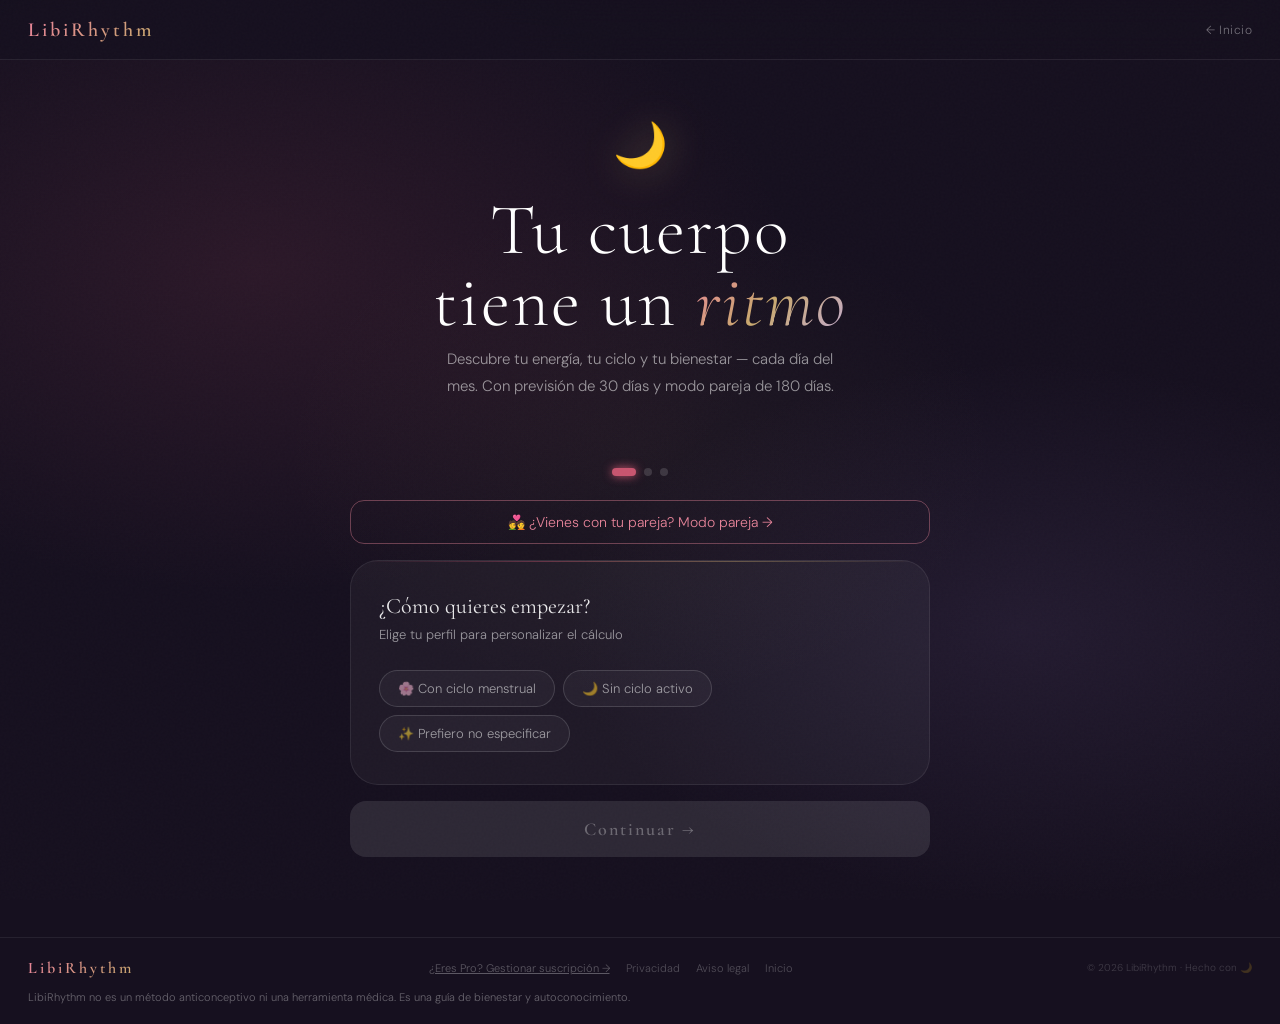
==== commit f4fab457: "Modo pareja: enlaces directos a pareja.html "Probar modo pareja" en la portada llevaba a #calcular, " ====
--- a/app.html
+++ b/app.html
@@ -17,8 +17,11 @@
 <meta property="og:title" content="LibiRhythm — Tu ritmo, tu poder">
 <meta property="og:description" content="Descubre tu ciclo, tus biorritmos y tu energía personal. Predicción de 30 días, modo pareja de 180 días y descarga tu calendario mensual.">
 <meta property="og:url" content="https://libirhythm.com/app.html">
-<!-- TODO: añadir og:image (1200×630) cuando haya imagen para compartir -->
-<meta name="twitter:card" content="summary">
+<meta property="og:image" content="https://libirhythm.com/og-image.png">
+<meta property="og:image:width" content="1200">
+<meta property="og:image:height" content="630">
+<meta property="og:image:alt" content="LibiRhythm — Tu cuerpo sabe más de lo que crees">
+<meta name="twitter:card" content="summary_large_image">
 <meta name="theme-color" content="#16101f">
 <link rel="preconnect" href="https://fonts.googleapis.com">
 <link href="https://fonts.googleapis.com/css2?family=Cormorant+Garamond:ital,wght@0,300;0,400;0,600;1,300;1,400;1,600&family=DM+Sans:wght@300;400;500&family=DM+Mono:wght@300;400&display=swap" rel="stylesheet">
@@ -293,8 +296,9 @@
 }
 
 /* ── ANIMATIONS ── */
-@keyframes fadeUp { from{opacity:0;transform:translateY(20px)}to{opacity:1;transform:translateY(0)} }
-.fade-in { opacity: 0; animation: fadeUp 0.6s ease forwards; }
+@media (prefers-reduced-motion: reduce){*{animation:none!important;}}
+@keyframes fadeUp { from{transform:translateY(20px)}to{transform:translateY(0)} }
+.fade-in { animation:fadeUp 0.6s ease both; }
 .fade-in:nth-child(2){animation-delay:0.1s}
 .fade-in:nth-child(3){animation-delay:0.2s}
 .fade-in:nth-child(4){animation-delay:0.3s}
@@ -368,6 +372,7 @@
 
   <!-- STEP 0: PROFILE -->
   <div id="step0">
+    <a href="pareja.html" style="display:block;text-align:center;margin:0 0 16px;padding:12px;border:1px solid rgba(232,132,154,0.4);border-radius:14px;font-size:14px;color:var(--rose2);text-decoration:none;">💑 ¿Vienes con tu pareja? Modo pareja →</a>
     <div class="card fade-in">
       <div class="card-title">¿Cómo quieres empezar?</div>
       <div class="card-sub">Elige tu perfil para personalizar el cálculo</div>
@@ -505,6 +510,12 @@
       <button class="pdf-btn" onclick="downloadPDF()">⬇ Descargar</button>
     </div>
 
+    <!-- SHARE -->
+    <div style="text-align:center;margin:0 0 24px;">
+      <button type="button" data-share data-share-url="https://libirhythm.com/" style="background:transparent;border:1px solid rgba(232,132,154,0.4);border-radius:12px;padding:10px 24px;font-family:inherit;font-size:13px;color:var(--rose2);cursor:pointer;">↗ Compartir LibiRhythm</button>
+      <p style="font-size:11px;color:rgba(255,255,255,0.3);margin-top:8px;">Solo se comparte el enlace a la web, no tus resultados.</p>
+    </div>
+
     <!-- COUPLE MODE -->
     <div class="couple-section fade-in">
       <div class="couple-toggle" onclick="toggleCouple()">
@@ -523,6 +534,8 @@
         <div class="card" style="margin-top:0">
           <div class="card-title">Datos de tu pareja</div>
           <div class="card-sub">Descubre cuándo vuestra energía se alinea — y aprovéchalo</div>
+          <button type="button" data-share data-share-url="https://libirhythm.com/pareja.html?inv=1" data-share-title="Envíaselo a tu pareja" data-share-text="Te invito a descubrir nuestros mejores días juntos 💞" style="display:block;width:100%;background:rgba(232,132,154,0.08);border:1.5px solid rgba(232,132,154,0.45);border-radius:12px;padding:12px;font:inherit;font-size:14px;font-weight:500;color:var(--rose2);cursor:pointer;margin-bottom:6px;">💞 Envíaselo a tu pareja</button>
+          <p style="font-size:11px;color:rgba(255,255,255,0.4);text-align:center;margin:0 0 18px;">¿No sabes su fecha? Mándale la invitación y que meta su fecha.</p>
           <div class="field">
             <label class="field-label">Fecha de nacimiento</label>
             <div id="bd2Cont"></div>
@@ -1201,6 +1214,7 @@
   window.scrollTo({top:0,behavior:'smooth'});
 }
 </script>
+<script defer src="/share.js"></script>
 <script defer src="/_vercel/insights/script.js"></script>
 </body>
 </html>
